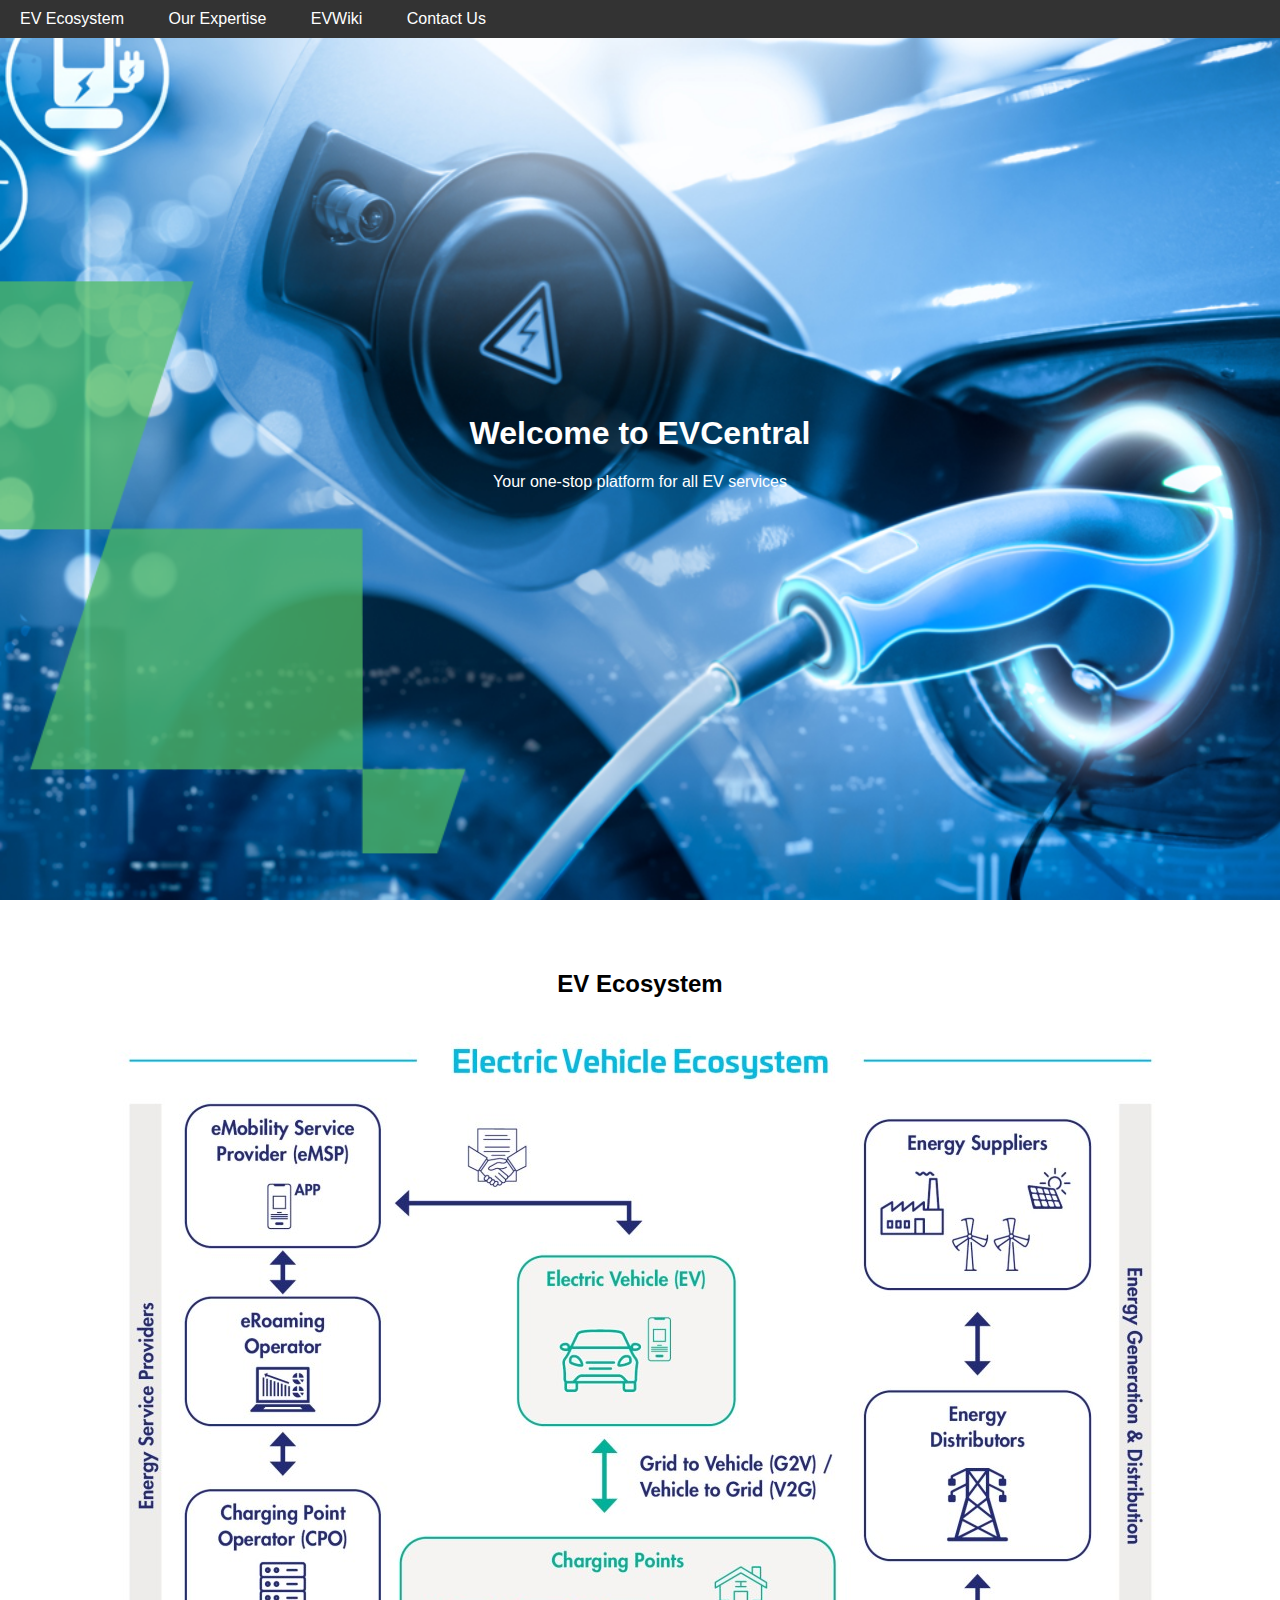
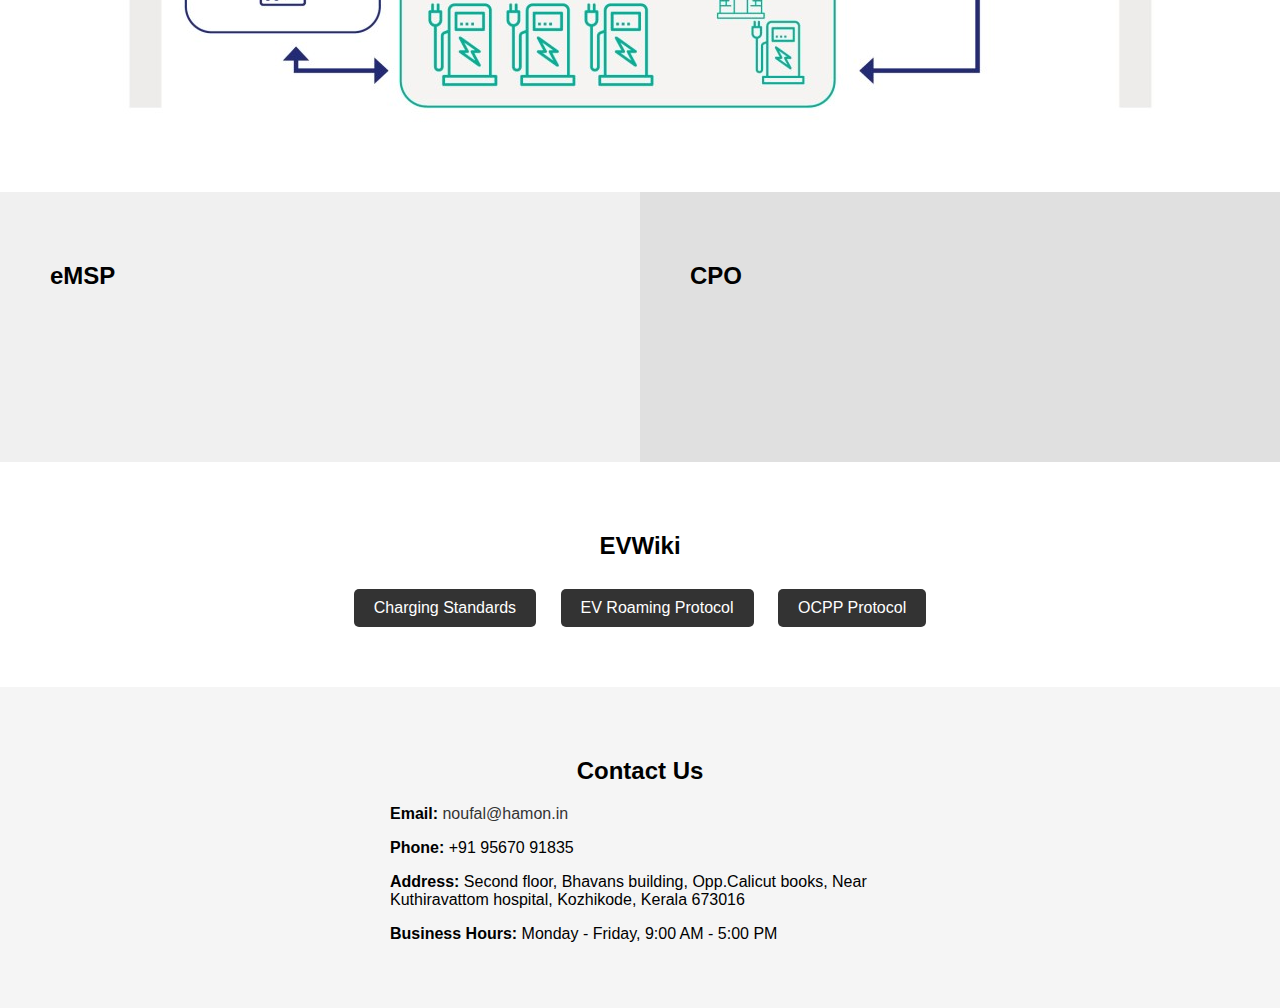
==== index.html @ 1f7aecc5 "single page for EVCentral services" ====
<!DOCTYPE html>
<html lang="en">
<head>
    <meta charset="UTF-8">
    <meta name="viewport" content="width=device-width, initial-scale=1.0">
    <title>EVCentral - Your Electric Vehicle Service Platform</title>
    <style>
        body, html {
            margin: 0;
            padding: 0;
            font-family: Arial, sans-serif;
        }
        .navbar {
            position: fixed;
            top: 0;
            width: 100%;
            background-color: #333;
            padding: 10px 0;
            z-index: 1000;
        }
        .navbar a {
            color: white;
            text-decoration: none;
            padding: 10px 20px;
        }
        .hero {
            height: 100vh;
            display: flex;
            align-items: center;
            justify-content: center;
            position: relative;
        }
        .hero-image {
            position: absolute;
            top: 0;
            left: 0;
            width: 100%;
            height: 100%;
            object-fit: cover;
            opacity: 0;
            transition: opacity 0.5s ease-in-out;
        }
        .hero-image.active {
            opacity: 1;
        }
        .hero-text {
            position: relative;
            color: white;
            text-align: center;
            z-index: 1;
        }
        .ecosystem {
            padding: 50px 0;
            text-align: center;
        }
        .ecosystem img {
            max-width: 100%;
            transition: transform 0.3s ease-in-out;
        }
        .ecosystem img:hover {
            transform: scale(1.05);
        }
        .expertise {
            display: flex;
        }
        .expertise-column {
            flex: 1;
            padding: 50px;
        }
        .expertise-column.emsp {
            background-color: #f0f0f0;
        }
        .expertise-column.cpo {
            background-color: #e0e0e0;
        }
        .expertise-point {
            opacity: 0;
            transform: translateY(20px);
            transition: opacity 0.5s ease-in-out, transform 0.5s ease-in-out;
        }
        .expertise-point.visible {
            opacity: 1;
            transform: translateY(0);
        }
        .evwiki {
            padding: 50px 0;
            text-align: center;
        }
        .evwiki-button {
            display: inline-block;
            margin: 10px;
            padding: 10px 20px;
            background-color: #333;
            color: white;
            text-decoration: none;
            border-radius: 5px;
        }
        .contact {
            padding: 50px 0;
            text-align: center;
        }
        .contact form {
            max-width: 500px;
            margin: 0 auto;
        }
        .contact input, .contact textarea {
            width: 100%;
            padding: 10px;
            margin-bottom: 10px;
        }
        .contact button {
            padding: 10px 20px;
            background-color: #333;
            color: white;
            border: none;
            cursor: pointer;
        }
        .contact {
            padding: 50px 0;
            text-align: center;
            background-color: #f5f5f5;
        }
        .contact-info {
            max-width: 500px;
            margin: 0 auto;
            text-align: left;
        }
        .contact-info p {
            margin-bottom: 15px;
        }
        .contact-info a {
            color: #333;
            text-decoration: none;
        }
        .contact-info a:hover {
            text-decoration: underline;
        }
    </style>
</head>
<body>
    <nav class="navbar">
        <a href="#ecosystem">EV Ecosystem</a>
        <a href="#expertise">Our Expertise</a>
        <a href="#evwiki">EVWiki</a>
        <a href="#contact">Contact Us</a>
    </nav>

    <section class="hero">
        <img src="placeholder_charging_station.jpg" alt="EV Charging Station" class="hero-image">
        <img src="placeholder_ev_charging.jpg" alt="EV Charging" class="hero-image">
        <img src="placeholder_ev_ecosystem.jpg" alt="EV Charging Map" class="hero-image">
        <img src="placeholder_charging_stations.jpg" alt="EV Charging Stations" class="hero-image">
        <div class="hero-text">
            <h1>Welcome to EVCentral</h1>
            <p id="tagline">Your one-stop platform for all EV services</p>
        </div>
    </section>

    <section id="ecosystem" class="ecosystem">
        <h2>EV Ecosystem</h2>
        <img src="placeholder_ev_ecosystem.jpg" alt="EV Ecosystem">
    </section>

    <section id="expertise" class="expertise">
        <div class="expertise-column emsp">
            <h2>eMSP</h2>
            <div class="expertise-point">
                <p>- Charging capabilities</p>
            </div>
            <div class="expertise-point">
                <p>- Multiple CPO integrations - OCPI or otherwise</p>
            </div>
            <div class="expertise-point">
                <p>- Recommendation engine</p>
            </div>
        </div>
        <div class="expertise-column cpo">
            <h2>CPO</h2>
            <div class="expertise-point">
                <p>- OCPP integration</p>
            </div>
            <div class="expertise-point">
                <p>- Software architecture with 90%+ uptime</p>
            </div>
            <div class="expertise-point">
                <p>- OCPI CPO end</p>
            </div>
        </div>
    </section>

    <section id="evwiki" class="evwiki">
        <h2>EVWiki</h2>
        <!-- <a href="#" class="evwiki-button">EV Types</a>-->
        <a href="https://en.wikipedia.org/wiki/Charging_station" class="evwiki-button">Charging Standards</a>
        <a href="https://evroaming.org/the-ideal-ev-roaming-protocol/" class="evwiki-button">EV Roaming Protocol</a>
        <a href="https://openchargealliance.org/protocols/open-charge-point-protocol/" class="evwiki-button">OCPP Protocol</a>
    </section>

    <section id="contact" class="contact">
        <h2>Contact Us</h2>
        <div class="contact-info">
            <p><strong>Email:</strong> <a href="mailto:noufal@hamon.in">noufal@hamon.in</a></p>
            <p><strong>Phone:</strong> +91 95670 91835</p>
            <p><strong>Address:</strong> Second floor, Bhavans building, Opp.Calicut books, Near Kuthiravattom hospital, Kozhikode, Kerala 673016</p>
            <p><strong>Business Hours:</strong> Monday - Friday, 9:00 AM - 5:00 PM</p>
        </div>
    </section>

    <script>
        // Hero image rotation
        const heroImages = document.querySelectorAll('.hero-image');
        let currentImageIndex = 0;

        function rotateHeroImage() {
            heroImages[currentImageIndex].classList.remove('active');
            currentImageIndex = (currentImageIndex + 1) % heroImages.length;
            heroImages[currentImageIndex].classList.add('active');
        }

        setInterval(rotateHeroImage, 2000);
        heroImages[0].classList.add('active');

        // Expertise points animation
        const expertisePoints = document.querySelectorAll('.expertise-point');

        function checkExpertisePoints() {
            expertisePoints.forEach(point => {
                const rect = point.getBoundingClientRect();
                const isVisible = rect.top <= window.innerHeight && rect.bottom >= 0;
                if (isVisible) {
                    point.classList.add('visible');
                }
            });
        }

        window.addEventListener('scroll', checkExpertisePoints);
        checkExpertisePoints();

        // Dynamic tagline
        const taglines = [
            "Your one-stop platform for all EV services",
            "Empowering the future of electric mobility",
            "Connecting EV drivers with charging solutions",
            "Simplifying the EV charging experience"
        ];
        let currentTaglineIndex = 0;
        const taglineElement = document.getElementById('tagline');

        function rotateTagline() {
            currentTaglineIndex = (currentTaglineIndex + 1) % taglines.length;
            taglineElement.textContent = taglines[currentTaglineIndex];
        }

        setInterval(rotateTagline, 2000);
    </script>
</body>
</html>
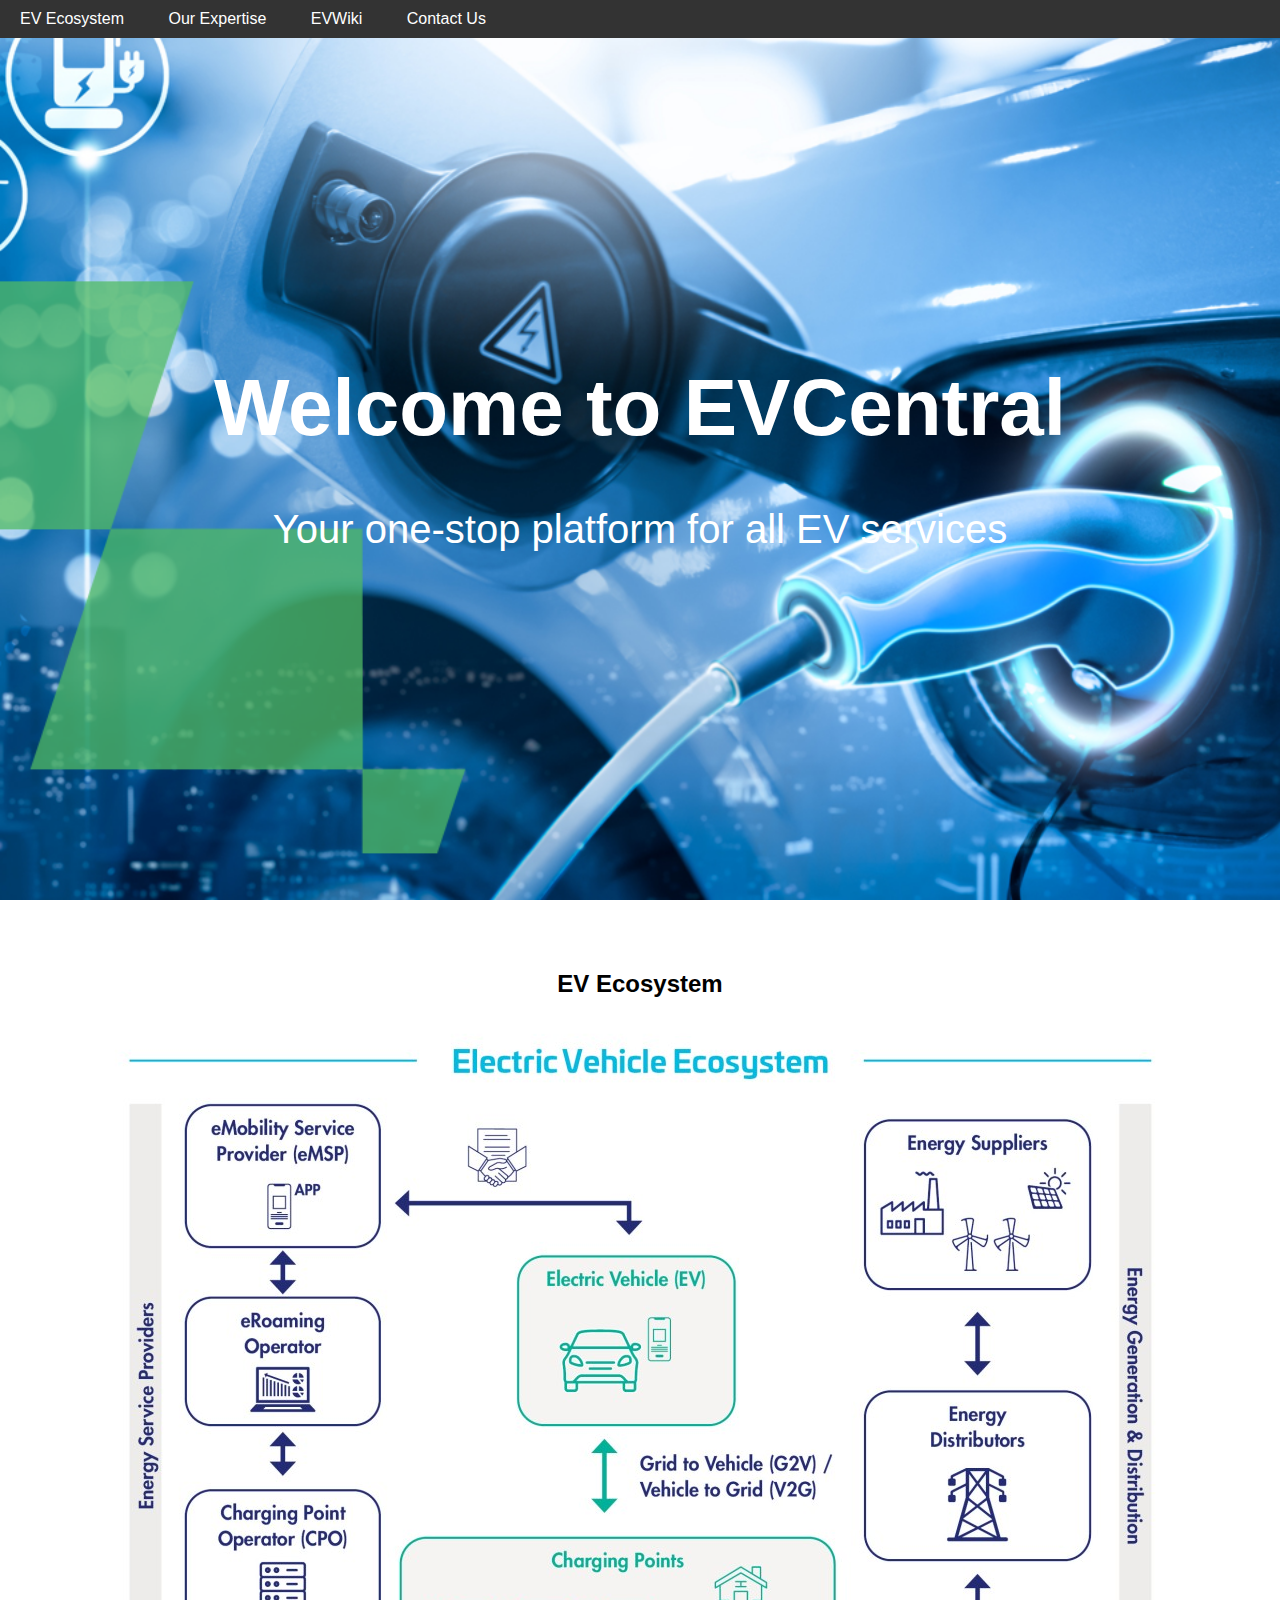
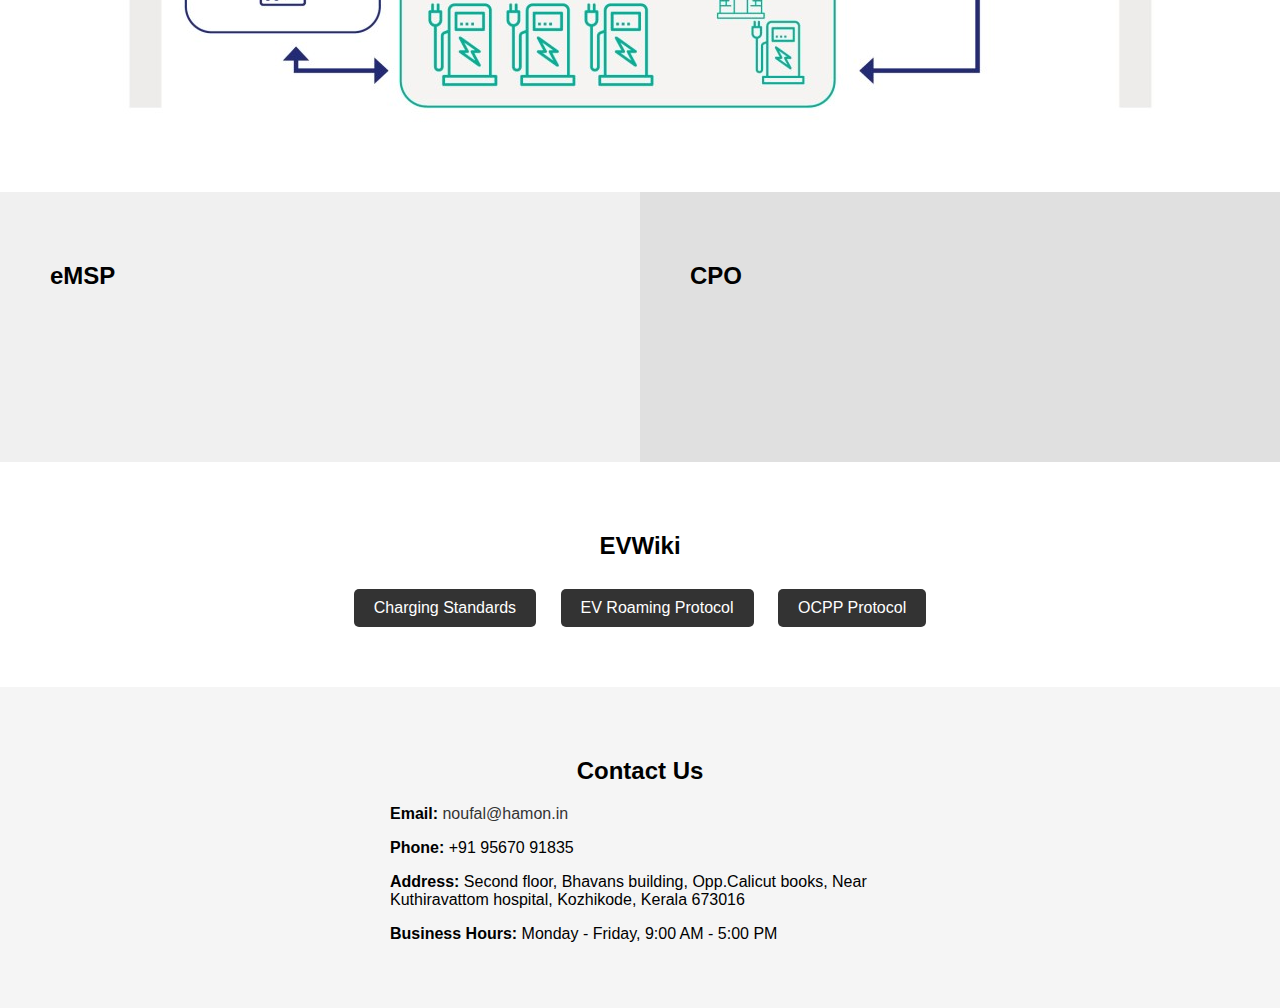
==== commit 95f34190: "Updated hero text sizing" ====
--- a/index.html
+++ b/index.html
@@ -48,6 +48,7 @@
             color: white;
             text-align: center;
             z-index: 1;
+            font-size: 250%;
         }
         .ecosystem {
             padding: 50px 0;
@@ -148,7 +149,7 @@
     <section class="hero">
         <img src="placeholder_charging_station.jpg" alt="EV Charging Station" class="hero-image">
         <img src="placeholder_ev_charging.jpg" alt="EV Charging" class="hero-image">
-        <img src="placeholder_ev_ecosystem.jpg" alt="EV Charging Map" class="hero-image">
+        <img src="placeholder_us_map.jpg" alt="EV Charging Map" class="hero-image">
         <img src="placeholder_charging_stations.jpg" alt="EV Charging Stations" class="hero-image">
         <div class="hero-text">
             <h1>Welcome to EVCentral</h1>
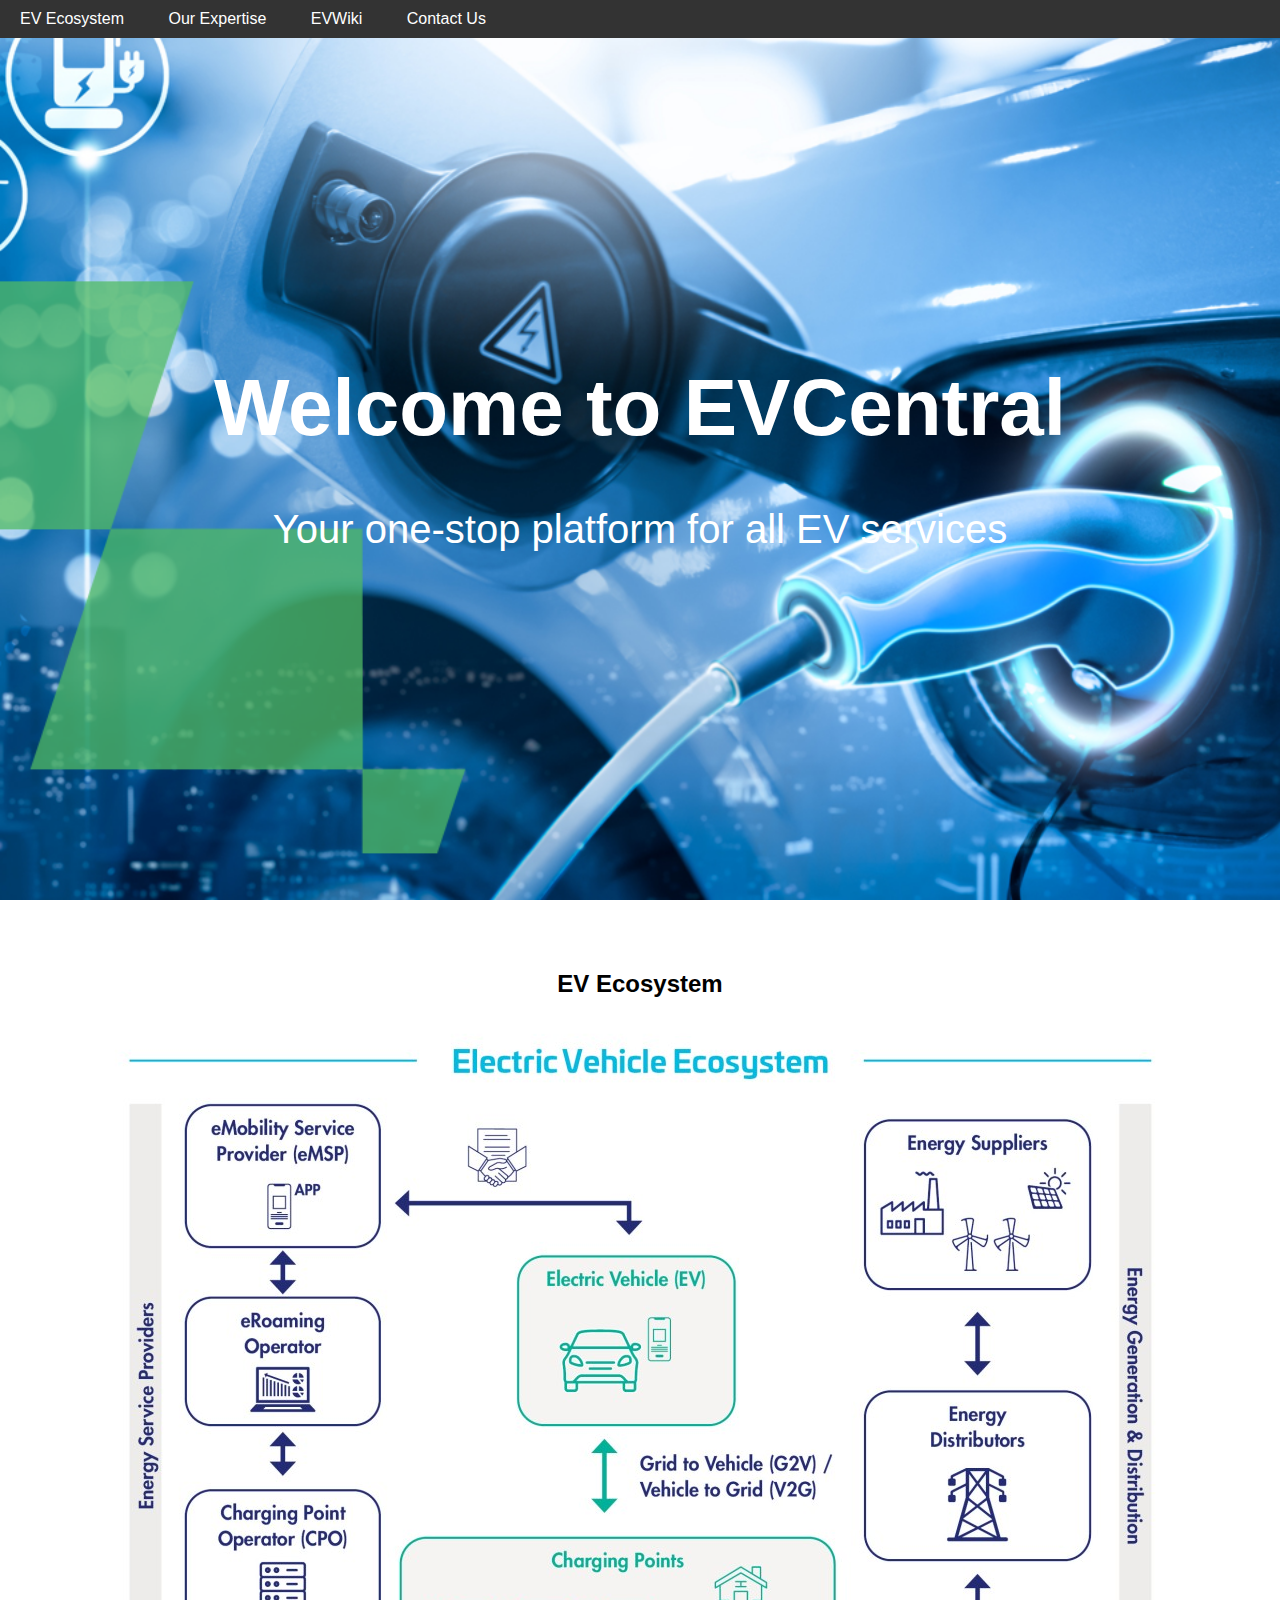
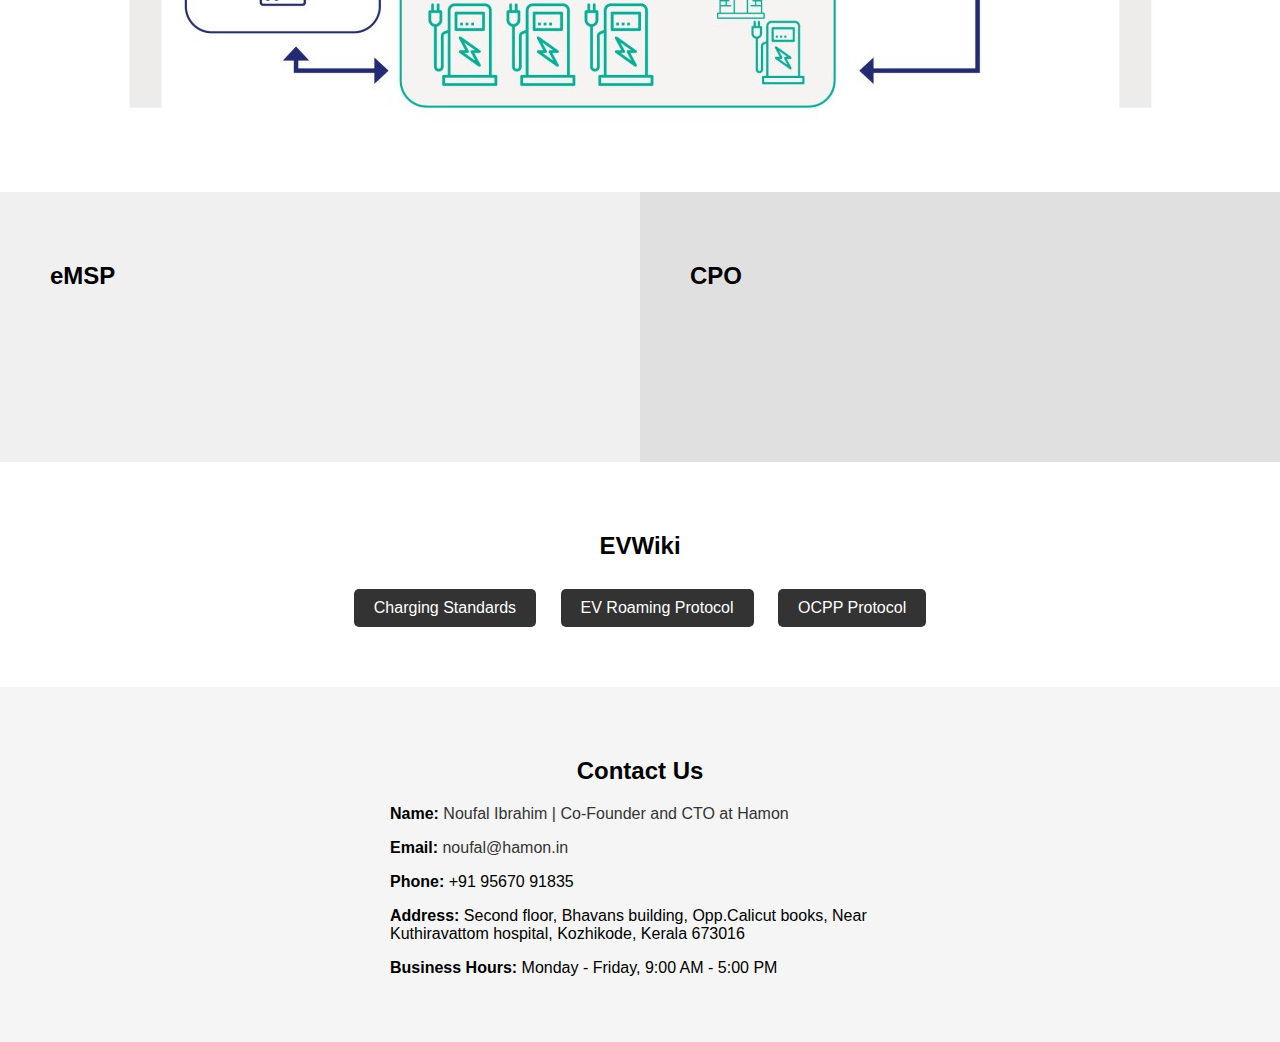
==== commit 2fe7730c: "Updated Contact US details" ====
--- a/index.html
+++ b/index.html
@@ -200,6 +200,7 @@
     <section id="contact" class="contact">
         <h2>Contact Us</h2>
         <div class="contact-info">
+            <p><strong>Name:</strong> <a href="https://www.linkedin.com/in/noufalibrahim/">Noufal Ibrahim | Co-Founder and CTO at Hamon</a></p>
             <p><strong>Email:</strong> <a href="mailto:noufal@hamon.in">noufal@hamon.in</a></p>
             <p><strong>Phone:</strong> +91 95670 91835</p>
             <p><strong>Address:</strong> Second floor, Bhavans building, Opp.Calicut books, Near Kuthiravattom hospital, Kozhikode, Kerala 673016</p>
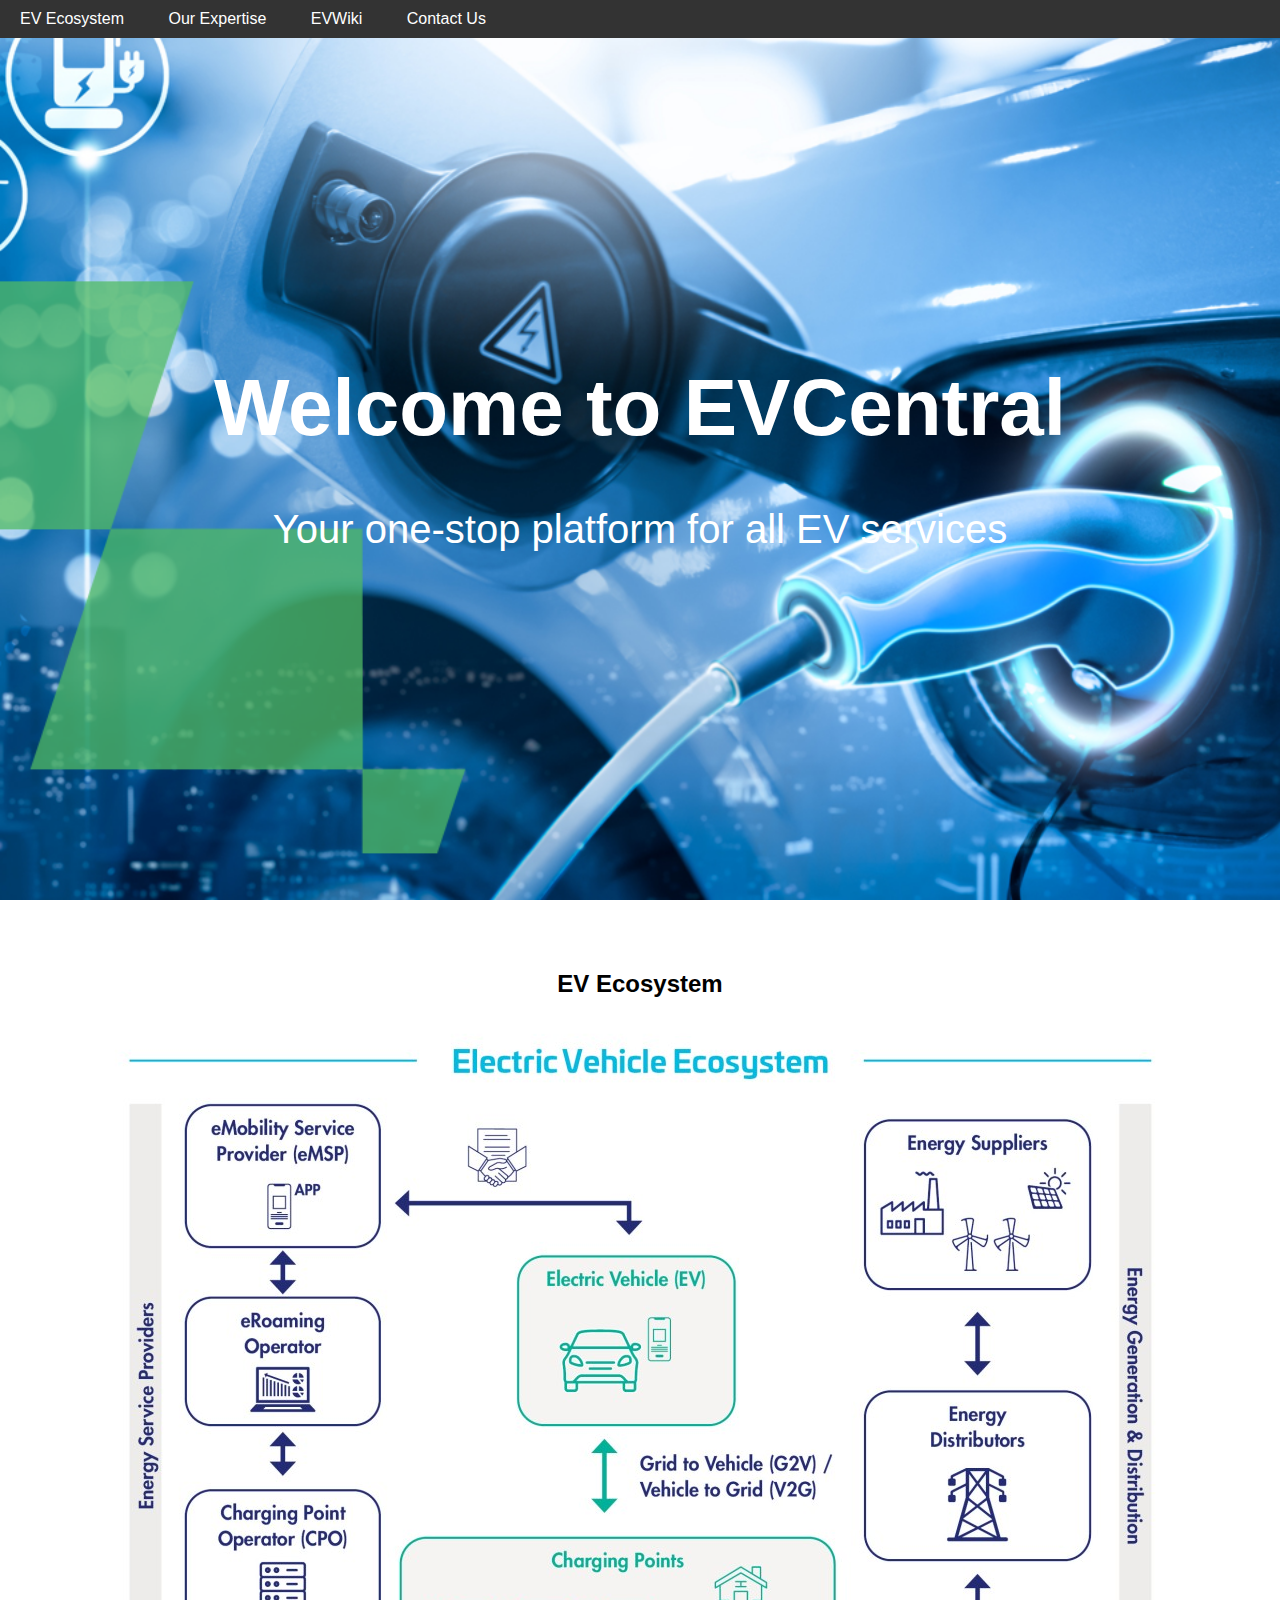
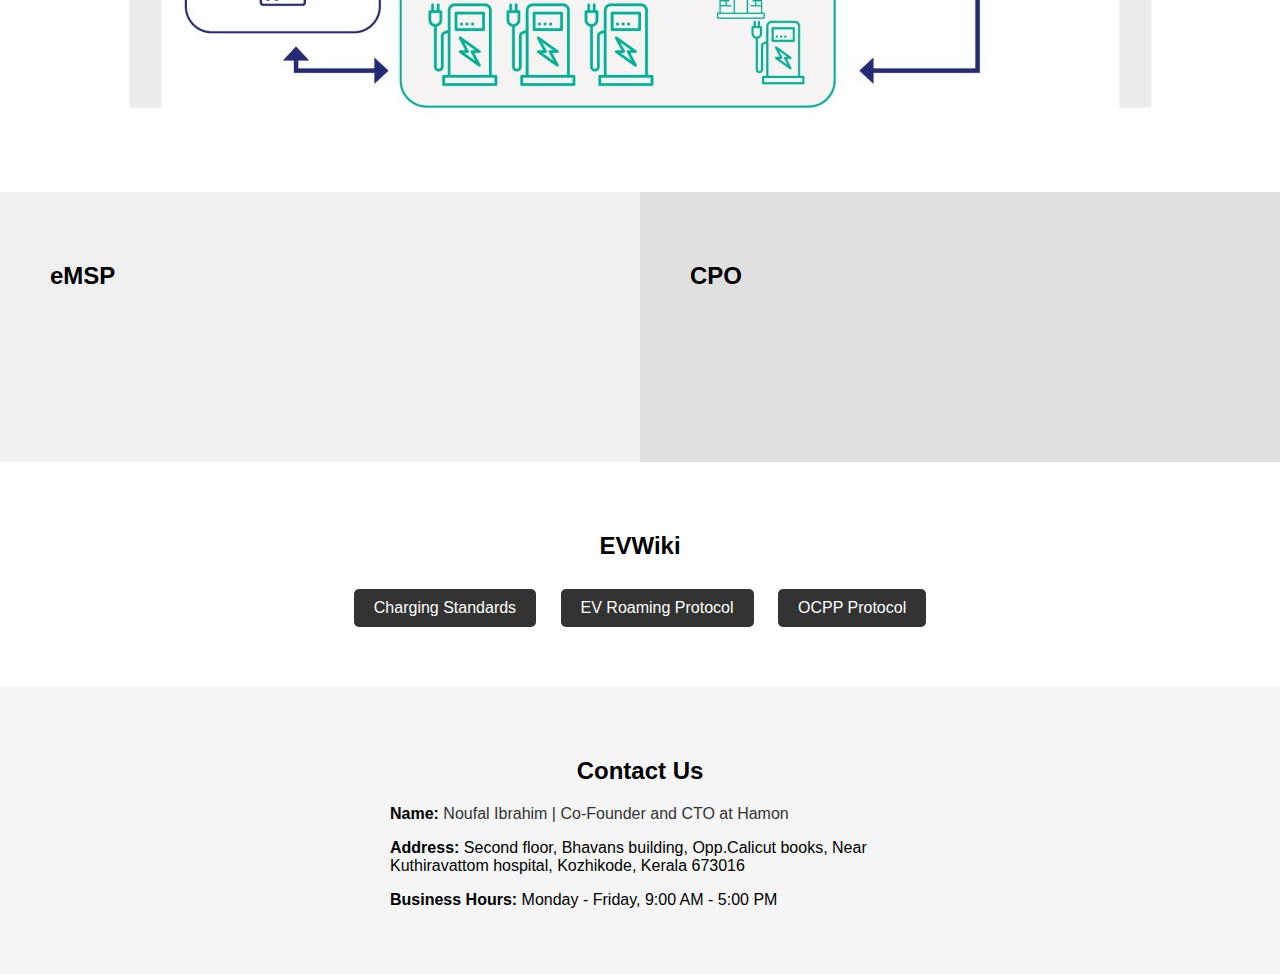
==== commit 2c222c2b: "Removed contact info" ====
--- a/index.html
+++ b/index.html
@@ -201,8 +201,6 @@
         <h2>Contact Us</h2>
         <div class="contact-info">
             <p><strong>Name:</strong> <a href="https://www.linkedin.com/in/noufalibrahim/">Noufal Ibrahim | Co-Founder and CTO at Hamon</a></p>
-            <p><strong>Email:</strong> <a href="mailto:noufal@hamon.in">noufal@hamon.in</a></p>
-            <p><strong>Phone:</strong> +91 95670 91835</p>
             <p><strong>Address:</strong> Second floor, Bhavans building, Opp.Calicut books, Near Kuthiravattom hospital, Kozhikode, Kerala 673016</p>
             <p><strong>Business Hours:</strong> Monday - Friday, 9:00 AM - 5:00 PM</p>
         </div>
